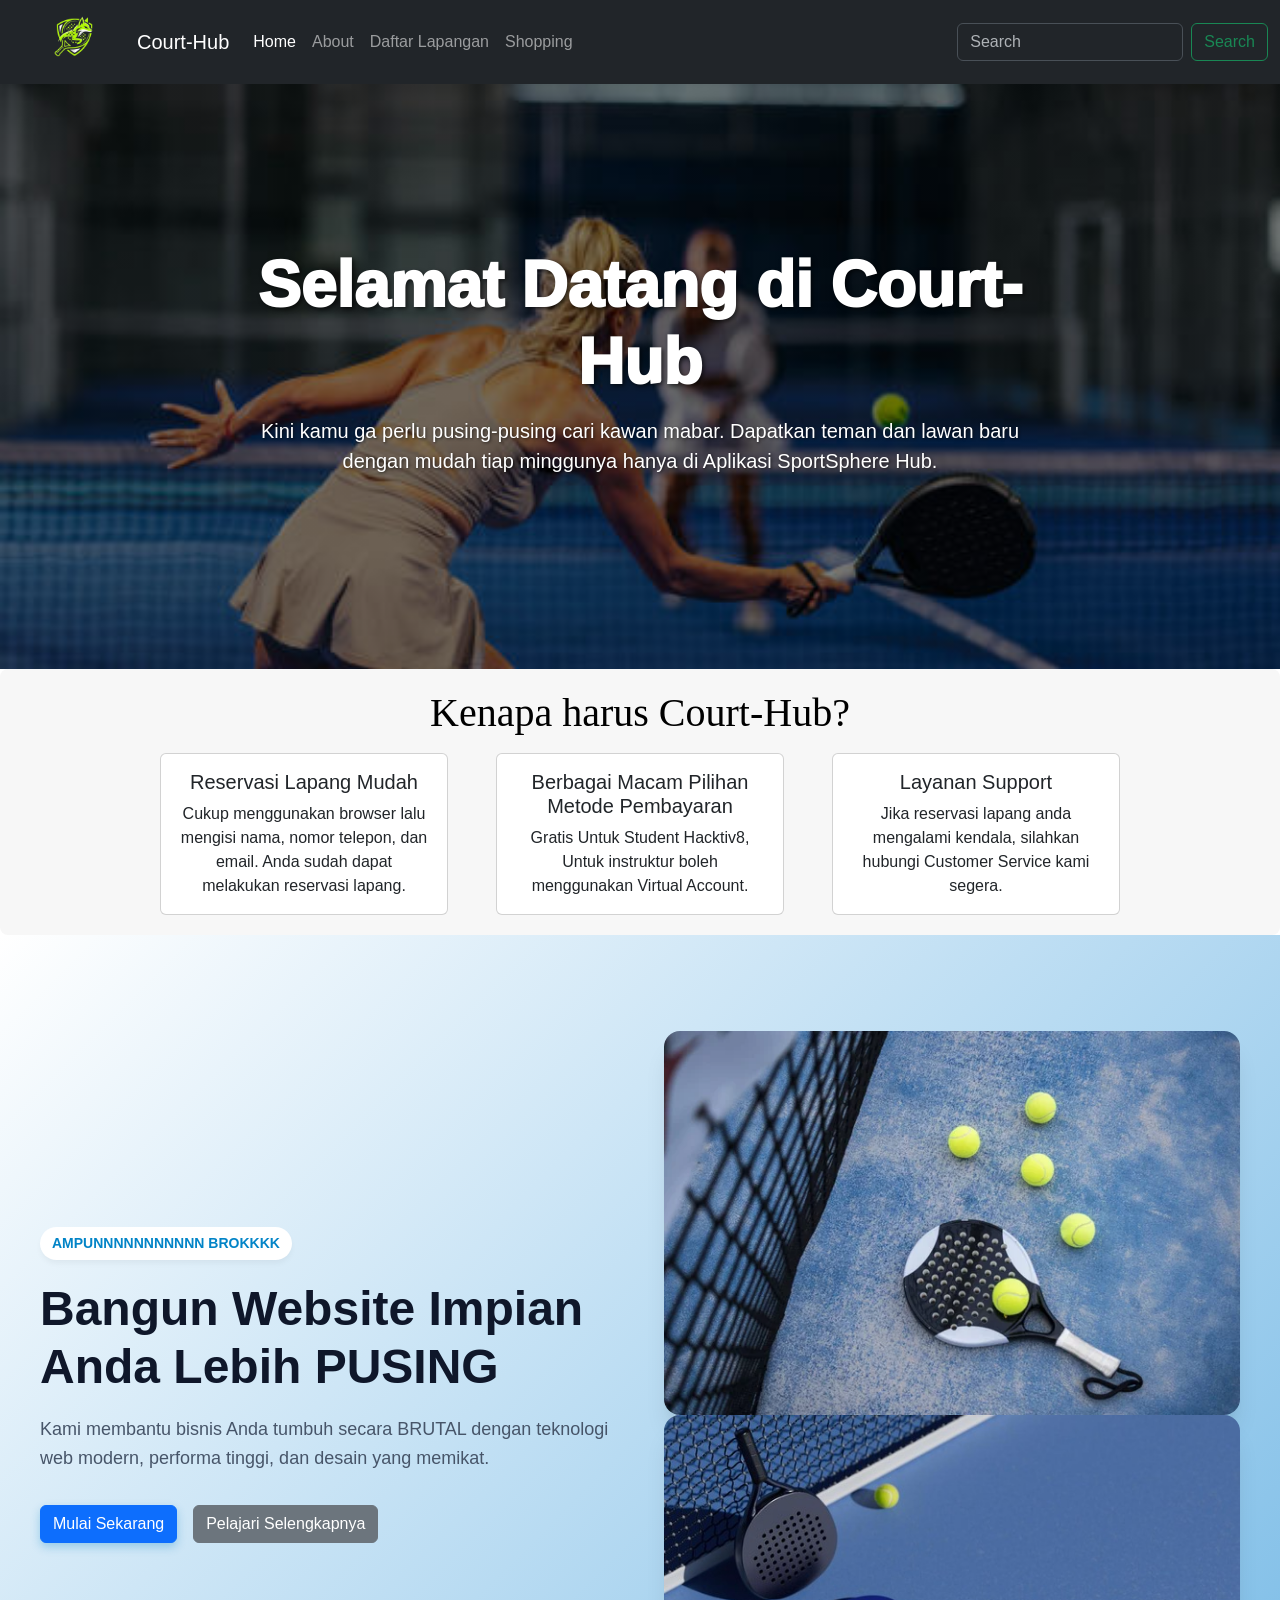
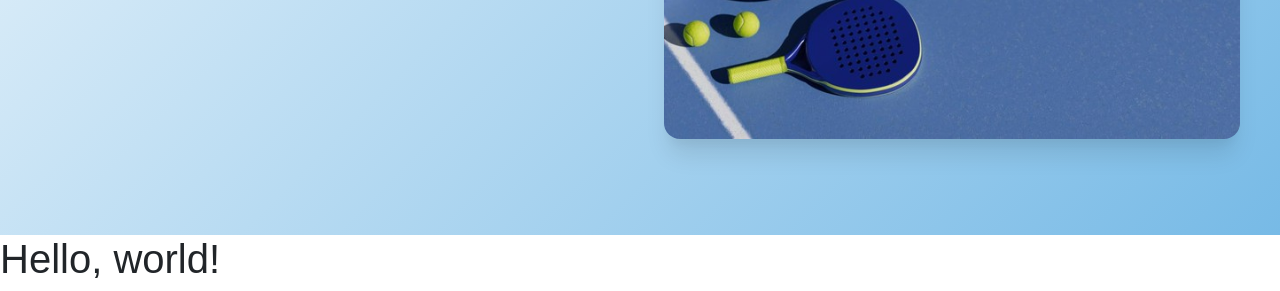
==== Hackaton/home.html @ 77091c9d "Add files via upload" ====
<!doctype html>
<html lang="en">

<head>
    <meta charset="utf-8">
    <meta name="viewport" content="width=device-width, initial-scale=1">
    <title>Court-Hub</title>
    <link rel="stylesheet" href="home.css">
    <link href="https://cdn.jsdelivr.net/npm/bootstrap@5.3.8/dist/css/bootstrap.min.css" rel="stylesheet"
        integrity="sha384-sRIl4kxILFvY47J16cr9ZwB07vP4J8+LH7qKQnuqkuIAvNWLzeN8tE5YBujZqJLB" crossorigin="anonymous">
</head>

<body>
    <nav class="navbar navbar-expand-lg bg-dark" data-bs-theme="dark">
        <div class=" container-fluid">
            <img src="Gambar/logobener.png" alt="" style="width: 125px;">
            <a class="navbar-brand" href="#">Court-Hub</a>
            <button class="navbar-toggler" type="button" data-bs-toggle="collapse"
                data-bs-target="#navbarSupportedContent" aria-controls="navbarSupportedContent" aria-expanded="false"
                aria-label="Toggle navigation">
                <span class="navbar-toggler-icon"></span>
            </button>
            <div class="collapse navbar-collapse" id="navbarSupportedContent">
                <ul class="navbar-nav me-auto mb-2 mb-lg-0">
                    <li class="nav-item">
                        <a class="nav-link active" aria-current="page" href="#">Home</a>
                    </li>
                    <li class="nav-item">
                        <a class="nav-link" href="#">About</a>
                    </li>
                    <li class="nav-item">
                        <a class="nav-link" href="#">Daftar Lapangan</a>
                    </li>
                    <li class="nav-item">
                        <a class="nav-link" href="#">Shopping</a>
                    </li>
                </ul>
                <form class="d-flex" role="search">
                    <input class="form-control me-2" type="search" placeholder="Search" aria-label="Search" />
                    <button class="btn btn-outline-success" type="submit">Search</button>
                </form>
            </div>
        </div>
    </nav>
    <section class="home-hero">
        <div class="hero-content">
            <h1 class="hero-title1">Selamat Datang di Court-Hub</h1>
            <p class="hero-subtitle">Kini kamu ga perlu pusing-pusing cari kawan mabar. Dapatkan teman dan lawan baru
                dengan mudah tiap minggunya hanya di Aplikasi SportSphere Hub.</p>
        </div>
    </section>

    <section class="keunggulan">
        <h1 class="mb-3" style="font-family: 'Times New Roman', Times, serif, 'Arial Narrow', Arial, sans-serif ;">
            Kenapa harus
            Court-Hub?</h1>
        <p></p>
        <div class="row g-5 justify-content-center">
            <div class="col-auto">
                <div class="card" style="width: 18rem">
                    <div class="card-body">
                        <h5 class="card-title">Reservasi Lapang Mudah</h5>
                        <p class="card-text">
                            Cukup menggunakan browser lalu mengisi nama, nomor
                            telepon, dan email. Anda sudah dapat melakukan reservasi lapang.
                        </p>
                    </div>
                </div>
            </div>
            <div class="col-auto">
                <div class="card" style="width: 18rem">
                    <div class="card-body">
                        <h5 class="card-title">Berbagai Macam Pilihan Metode Pembayaran</h5>
                        <p class="card-text">
                            Gratis Untuk Student Hacktiv8, Untuk instruktur boleh menggunakan Virtual Account.
                        </p>
                    </div>
                </div>
            </div>
            <div class="col-auto">
                <div class="card" style="width: 18rem">
                    <div class="card-body">
                        <h5 class="card-title">Layanan Support
                        </h5>
                        <p class="card-text">
                            Jika reservasi lapang anda mengalami kendala, silahkan hubungi Customer Service kami segera.
                        </p>
                    </div>
                </div>
            </div>


        </div>
    </section>
    <section>
        <header class="hero">
            <div class="hero-container">
                <div class="hero-content">
                    <span class="hero-tagline">AMPUNNNNNNNNNNN BROKKKK</span>
                    <h1 class="hero-title">Bangun Website Impian Anda Lebih PUSING</h1>
                    <p class="hero-description">
                        Kami membantu bisnis Anda tumbuh secara BRUTAL dengan teknologi web modern, performa tinggi,
                        dan desain yang memikat.
                    </p>
                    <div class="hero-buttons">
                        <a href="#" class="btn btn-primary">Mulai Sekarang</a>
                        <a href="#" class="btn btn-secondary">Pelajari Selengkapnya</a>
                    </div>
                </div>
                <div class="hero-image">
                    <div class="col">
                        <img src="Gambar/homeraket.jpg" alt="Digital Ilustrasi">
                        <img src="Gambar/register.jpeg" alt="Digital Ilustrasi">
                    </div>

                </div>
            </div>
        </header>
    </section>
    <h1>Hello, world!</h1>
    <script src="https://cdn.jsdelivr.net/npm/bootstrap@5.3.8/dist/js/bootstrap.bundle.min.js"
        integrity="sha384-FKyoEForCGlyvwx9Hj09JcYn3nv7wiPVlz7YYwJrWVcXK/BmnVDxM+D2scQbITxI"
        crossorigin="anonymous"></script>
</body>

</html>
---- Hackaton/home.css ----
/* Reset Dasar */
* {
  margin: 0;
  padding: 0;
  box-sizing: border-box;
  font-family: 'Segoe UI', Tahoma, Geneva, Verdana, sans-serif;
}

/* 1. BACKGROUND UTAMA WEBSITE */
body {
  background-color: #f4f4f9; /* Warna latar belakang utama seluruh website */
  color: #333333;
}

/* 2. AREA HOME / HERO (Foto Background Khusus) */
.home-hero {
  position: relative;
  width: 100%;
  height: 65vh; /* Tinggi area home (80% dari tinggi layar) */
  
  /* Memasukkan foto background */
  /* Ganti 'https://images.unsplash.com/photo-1507525428034-b723cf961d3e' dengan URL foto Anda */
  background-image: linear-gradient(rgba(0, 0, 0, 0.5), rgba(0, 0, 0, 0.5)), 
                    url('Gambar/home.jpg');
  
  background-size: cover;      /* Memastikan foto menutupi seluruh area kontainer */
  background-position: center;  /* Memastikan foto selalu berada di tengah */
  background-repeat: no-repeat; /* Mencegah foto mengulang (tiling) */
  
  /* Flexbox untuk membuat tulisan otomatis berada di tengah-tengah gambar */
  display: flex;
  justify-content: center;
  align-items: center;
  text-align: center;
  padding: 0 20px;
}

/* 3. TULISAN DI DALAM BACKGROUND */
.hero-content {
  color: #ffffff; /* Mengubah warna tulisan menjadi putih agar kontras dengan foto */
  max-width: 800px;
}

.hero-title1 {
  font-size: 4rem;
  font-weight: 1000;
  margin-bottom: 15px;
  text-shadow: 2px 2px 4px rgba(0, 0, 0, 0.6); /* Efek bayangan agar tulisan lebih mudah dibaca */
  font-family: Verdana, Geneva, Tahoma, sans-serif;
}

.hero-subtitle {
  font-size: 1.25rem;
  margin-bottom: 30px;
  text-shadow: 1px 1px 3px rgba(0, 0, 0, 0.6);
}

.hero-btn {
  display: inline-block;
  padding: 12px 30px;
  background-color: #ff4a57;
  color: #ffffff;
  text-decoration: none;
  font-weight: 600;
  border-radius: 5px;
  transition: background 0.3s ease;
}

.hero-btn:hover {
  background-color: #e03d49;
}

/* 4. AREA KONTEN LAIN (Pembuktian background utama tidak terganggu) */
.main-content {
  max-width: 1000px;
  margin: 100px auto;
  padding: 0 20px;
}

.main-content h2 {
  margin-bottom: 15px;
}

.keunggulan{
    text-align: center;
    background-color: #f7f7f7; /* Latar belakang card hitam gelap */
    color: #000000; /* Teks putih */
    border-radius: 8px;
    padding: 20px;
}

.navbar {
        background-color: rgba(255, 255, 255, 0.7);
        backdrop-filter: blur(10px);
        color: #000000;
    }
    
    /* Reset & Base Style */
* {
  margin: 0;
  padding: 0;
  box-sizing: border-box;
  font-family: 'Poppins', sans-serif; /* Pastikan panggil font ini di HTML atau ganti sesukamu */
}

body {
  background-color: #f8fafc;
  color: #1e293b;
}

/* Hero Section */
.hero {
  min-height: 100vh;
  display: flex;
  align-items: center;
  padding: 80px 24px;
  background: linear-gradient(135deg, #ffffff 0%, #77bae6 100%); /* Efek background gradasi lembut */
}

.hero-container {
  max-width: 1200px;
  margin: 0 auto;
  display: flex;
  flex-direction: row;
  align-items: center;
  gap: 48px;
}

/* Bagian Teks */
.hero-content {
  flex: 1;
}

.hero-tagline {
  display: inline-block;
  padding: 6px 12px;
  background-color: #ffffff;
  border-radius: 20px;
  font-size: 14px;
  font-weight: 600;
  color: #0284c7;
  box-shadow: 0 4px 6px -1px rgba(0, 0, 0, 0.05);
  margin-bottom: 20px;
}

.hero-title {
  font-size: 48px;
  font-weight: 800;
  line-height: 1.2;
  color: #0f172a;
  margin-bottom: 20px;
}

.hero-description {
  font-size: 18px;
  line-height: 1.6;
  color: #475569;
  margin-bottom: 32px;
}

/* Tombol */
.hero-buttons {
  display: flex;
  gap: 16px;
}

.btn {
  display: inline-block;
  padding: 12px 28px;
  border-radius: 8px;
  font-size: 16px;
  font-weight: 600;
  text-decoration: none;
  transition: all 0.3s ease;
}

.btn-primary {
  background-color: #0284c7;
  color: #ffffff;
  box-shadow: 0 4px 10px rgba(2, 132, 199, 0.3);
}

.btn-primary:hover {
  background-color: #fafafa;
  transform: translateY(-2px);
}

.btn-secondary {
  background-color: transparent;
  color: #ffffff;
  border: 2px solid #ffffff;
}

.btn-secondary:hover {
  background-color: rgba(2, 132, 199, 0.05);
  transform: translateY(-2px);
}

/* Bagian Gambar */
.hero-image {
  flex: 1;
  display: flex;
  justify-content: center;
}

.hero-image img {
  max-width: 100%;
  height: auto;
  border-radius: 16px;
  box-shadow: 0 20px 25px -5px rgba(0, 0, 0, 0.1), 0 10px 10px -5px rgba(0, 0, 0, 0.04);
}

/* Responsive untuk HP/Tablet (Breakpoint 768px) */
@media (max-width: 768px) {
  .hero-container {
    flex-direction: column-reverse; /* Gambar pindah ke atas teks saat di HP */
    text-align: center;
    gap: 32px;
  }

  .hero-title {
    font-size: 32px; 
  }

  .hero-description {
    font-size: 16px;
  }

  .hero-buttons {
    justify-content: center;
    flex-direction: column; /* Tombol jadi menumpuk di HP agar mudah diklik */
    gap: 12px;
  }
  
  .btn {
    width: 100%;
  }
}
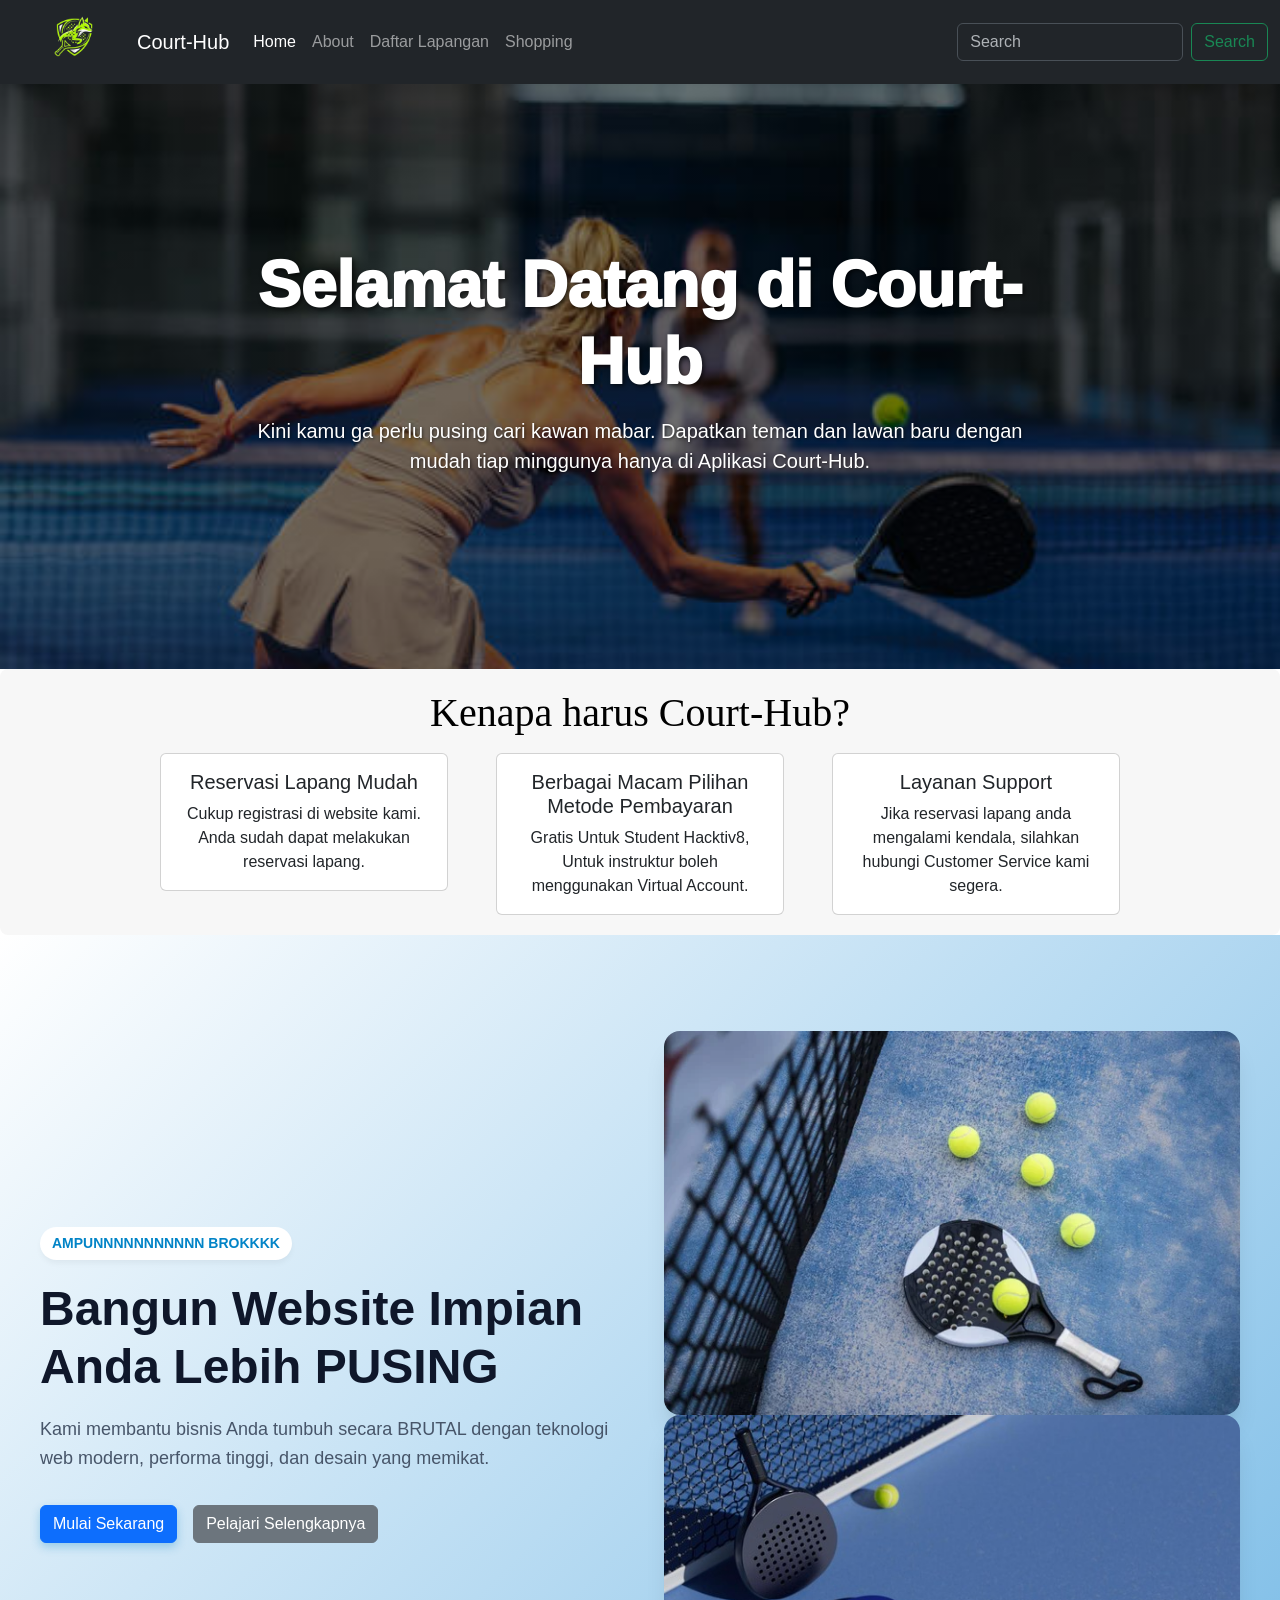
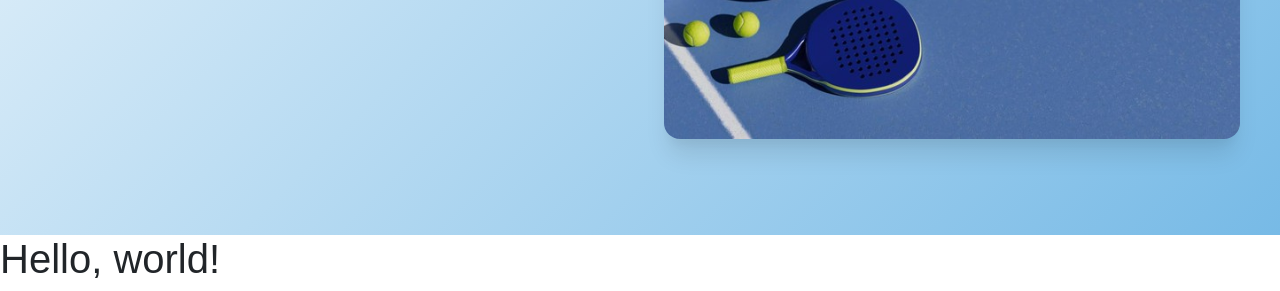
==== commit 52f2eda7: "awalan" ====
--- a/Hackaton/home.html
+++ b/Hackaton/home.html
@@ -45,8 +45,8 @@
     <section class="home-hero">
         <div class="hero-content">
             <h1 class="hero-title1">Selamat Datang di Court-Hub</h1>
-            <p class="hero-subtitle">Kini kamu ga perlu pusing-pusing cari kawan mabar. Dapatkan teman dan lawan baru
-                dengan mudah tiap minggunya hanya di Aplikasi SportSphere Hub.</p>
+            <p class="hero-subtitle">Kini kamu ga perlu pusing cari kawan mabar. Dapatkan teman dan lawan baru
+                dengan mudah tiap minggunya hanya di Aplikasi Court-Hub.</p>
         </div>
     </section>
 
@@ -61,8 +61,7 @@
                     <div class="card-body">
                         <h5 class="card-title">Reservasi Lapang Mudah</h5>
                         <p class="card-text">
-                            Cukup menggunakan browser lalu mengisi nama, nomor
-                            telepon, dan email. Anda sudah dapat melakukan reservasi lapang.
+                            Cukup registrasi di website kami. Anda sudah dapat melakukan reservasi lapang.
                         </p>
                     </div>
                 </div>
@@ -121,6 +120,7 @@
     <script src="https://cdn.jsdelivr.net/npm/bootstrap@5.3.8/dist/js/bootstrap.bundle.min.js"
         integrity="sha384-FKyoEForCGlyvwx9Hj09JcYn3nv7wiPVlz7YYwJrWVcXK/BmnVDxM+D2scQbITxI"
         crossorigin="anonymous"></script>
+    <script src="script.js"></script>
 </body>
 
 </html>
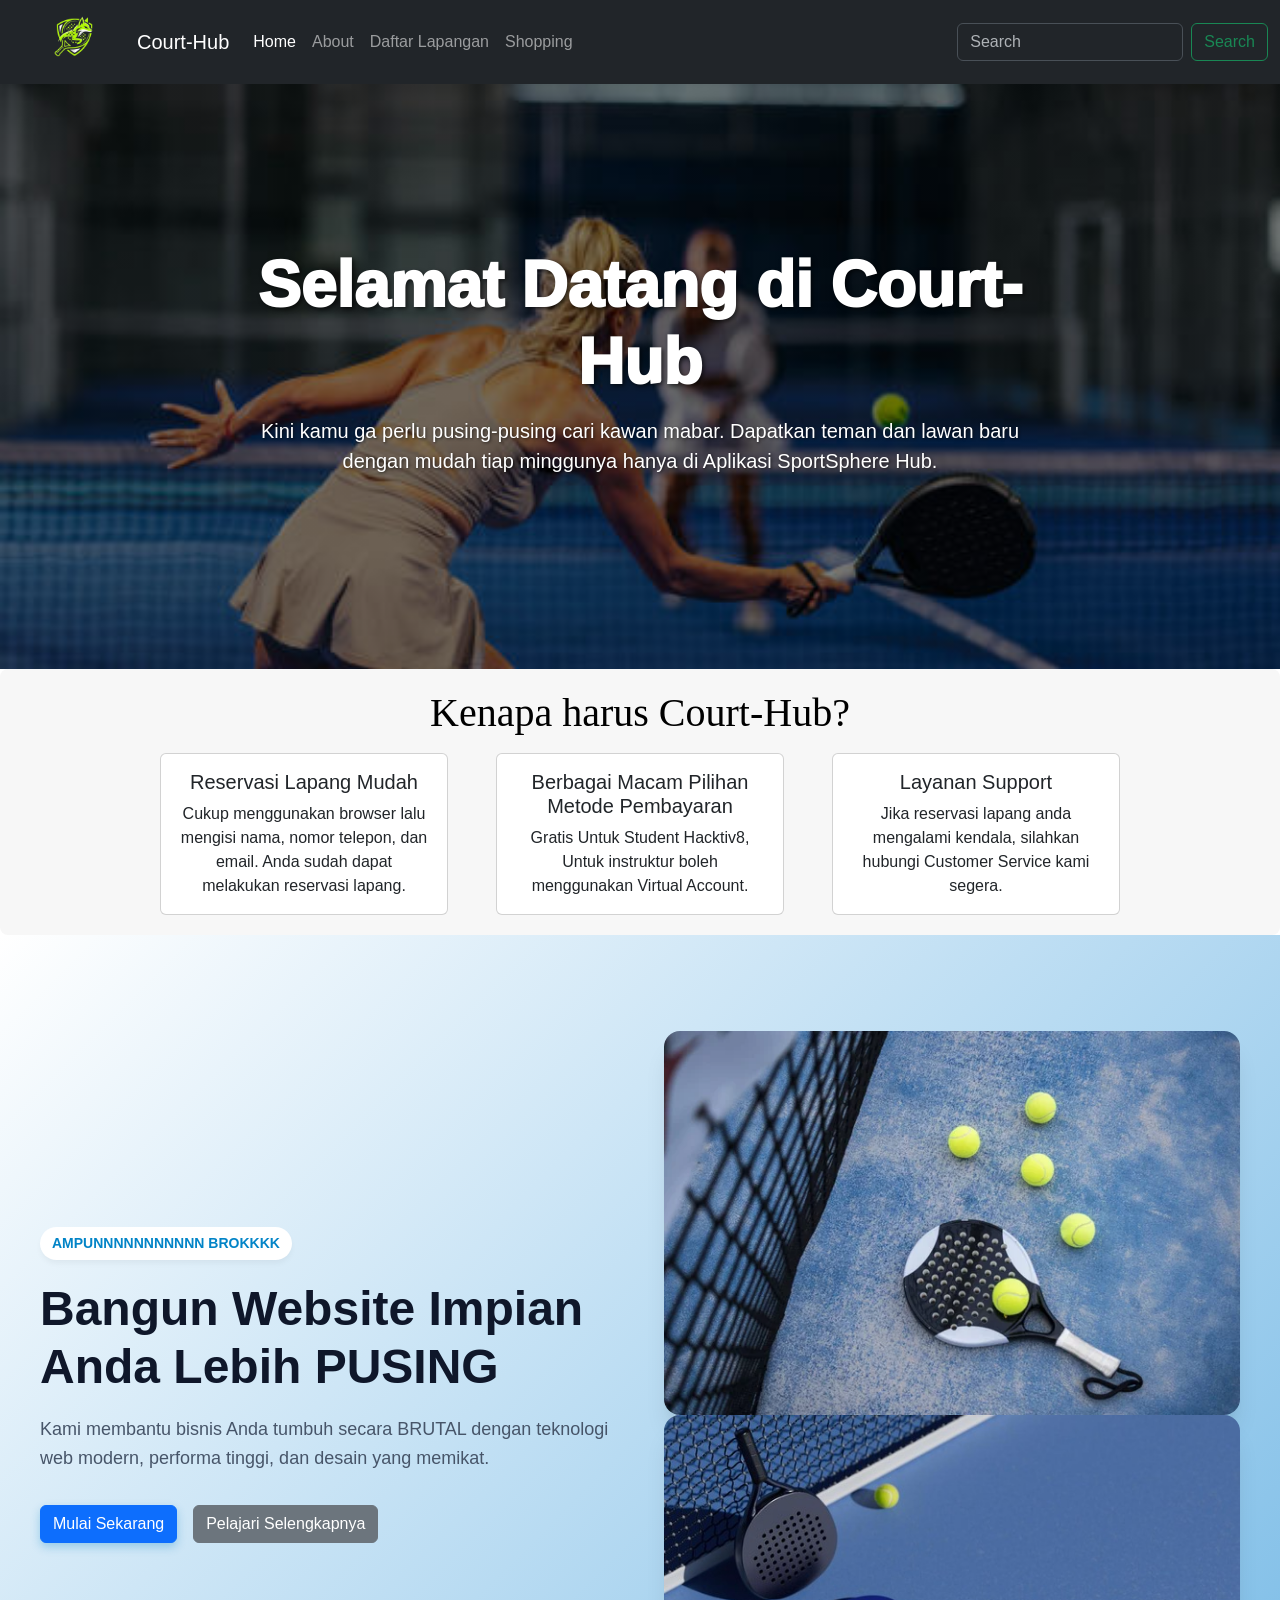
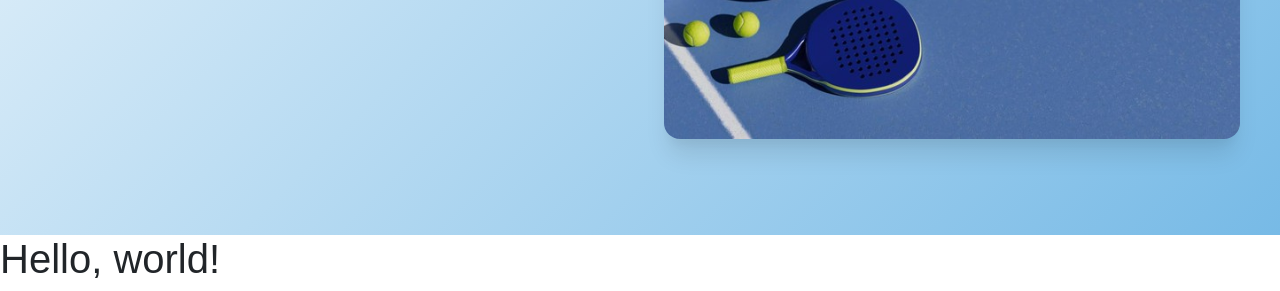
==== commit de7b3d33: "card" ====
--- a/Hackaton/home.html
+++ b/Hackaton/home.html
@@ -29,7 +29,7 @@
                         <a class="nav-link" href="#">About</a>
                     </li>
                     <li class="nav-item">
-                        <a class="nav-link" href="#">Daftar Lapangan</a>
+                        <a class="nav-link" href="daftarLapangan.html">Daftar Lapangan</a>
                     </li>
                     <li class="nav-item">
                         <a class="nav-link" href="#">Shopping</a>
@@ -45,8 +45,8 @@
     <section class="home-hero">
         <div class="hero-content">
             <h1 class="hero-title1">Selamat Datang di Court-Hub</h1>
-            <p class="hero-subtitle">Kini kamu ga perlu pusing cari kawan mabar. Dapatkan teman dan lawan baru
-                dengan mudah tiap minggunya hanya di Aplikasi Court-Hub.</p>
+            <p class="hero-subtitle">Kini kamu ga perlu pusing-pusing cari kawan mabar. Dapatkan teman dan lawan baru
+                dengan mudah tiap minggunya hanya di Aplikasi SportSphere Hub.</p>
         </div>
     </section>
 
@@ -61,7 +61,8 @@
                     <div class="card-body">
                         <h5 class="card-title">Reservasi Lapang Mudah</h5>
                         <p class="card-text">
-                            Cukup registrasi di website kami. Anda sudah dapat melakukan reservasi lapang.
+                            Cukup menggunakan browser lalu mengisi nama, nomor
+                            telepon, dan email. Anda sudah dapat melakukan reservasi lapang.
                         </p>
                     </div>
                 </div>
@@ -120,7 +121,6 @@
     <script src="https://cdn.jsdelivr.net/npm/bootstrap@5.3.8/dist/js/bootstrap.bundle.min.js"
         integrity="sha384-FKyoEForCGlyvwx9Hj09JcYn3nv7wiPVlz7YYwJrWVcXK/BmnVDxM+D2scQbITxI"
         crossorigin="anonymous"></script>
-    <script src="script.js"></script>
 </body>
 
 </html>
--- a/Hackaton/home.css
+++ b/Hackaton/home.css
@@ -235,4 +235,5 @@
   .btn {
     width: 100%;
   }
-}+}
+
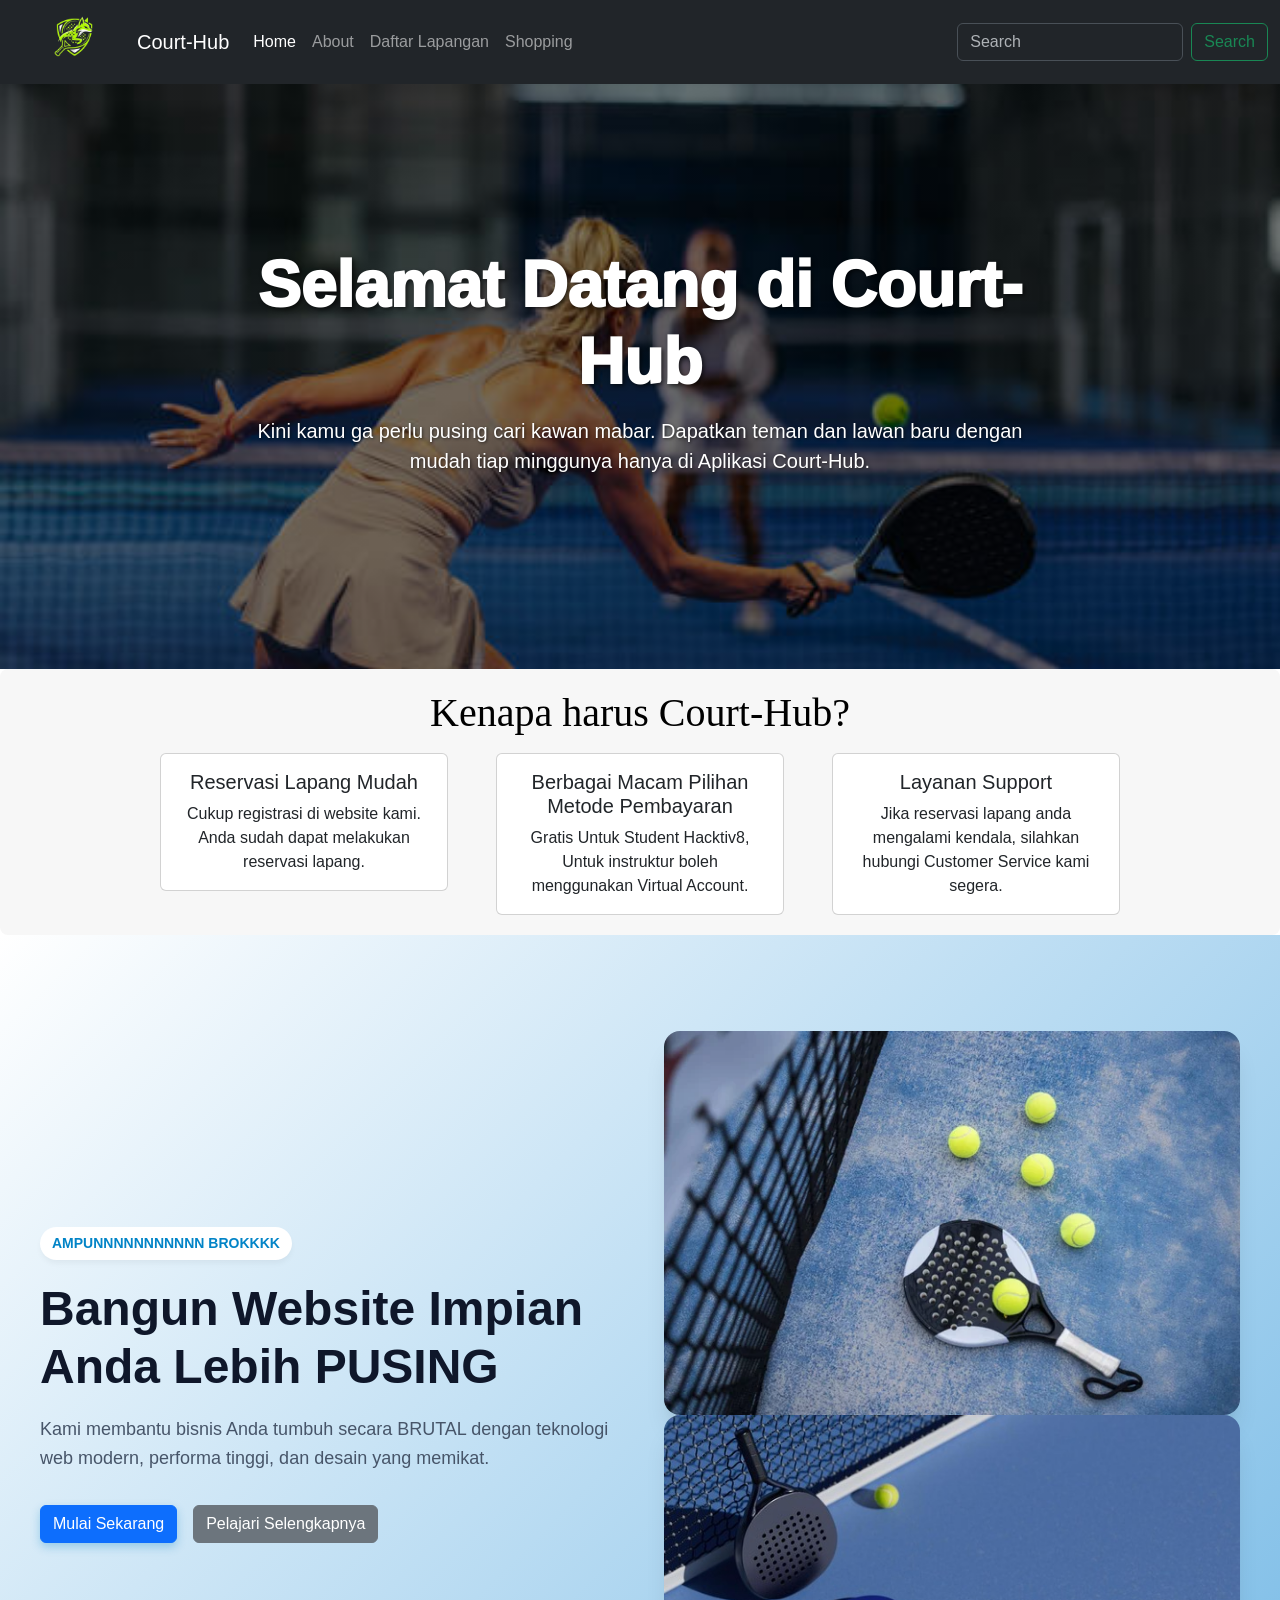
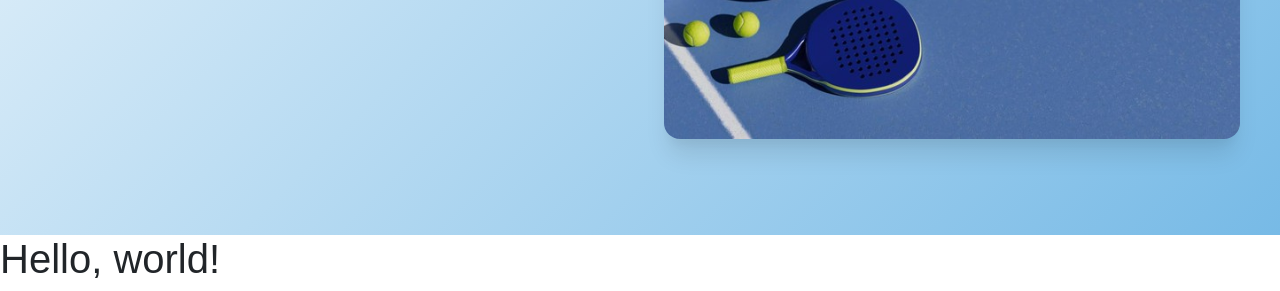
==== commit 0d78280d: "Merge branch 'main' into dafa" ====
--- a/Hackaton/home.html
+++ b/Hackaton/home.html
@@ -45,8 +45,8 @@
     <section class="home-hero">
         <div class="hero-content">
             <h1 class="hero-title1">Selamat Datang di Court-Hub</h1>
-            <p class="hero-subtitle">Kini kamu ga perlu pusing-pusing cari kawan mabar. Dapatkan teman dan lawan baru
-                dengan mudah tiap minggunya hanya di Aplikasi SportSphere Hub.</p>
+            <p class="hero-subtitle">Kini kamu ga perlu pusing cari kawan mabar. Dapatkan teman dan lawan baru
+                dengan mudah tiap minggunya hanya di Aplikasi Court-Hub.</p>
         </div>
     </section>
 
@@ -61,8 +61,7 @@
                     <div class="card-body">
                         <h5 class="card-title">Reservasi Lapang Mudah</h5>
                         <p class="card-text">
-                            Cukup menggunakan browser lalu mengisi nama, nomor
-                            telepon, dan email. Anda sudah dapat melakukan reservasi lapang.
+                            Cukup registrasi di website kami. Anda sudah dapat melakukan reservasi lapang.
                         </p>
                     </div>
                 </div>
@@ -121,6 +120,7 @@
     <script src="https://cdn.jsdelivr.net/npm/bootstrap@5.3.8/dist/js/bootstrap.bundle.min.js"
         integrity="sha384-FKyoEForCGlyvwx9Hj09JcYn3nv7wiPVlz7YYwJrWVcXK/BmnVDxM+D2scQbITxI"
         crossorigin="anonymous"></script>
+    <script src="script.js"></script>
 </body>
 
 </html>
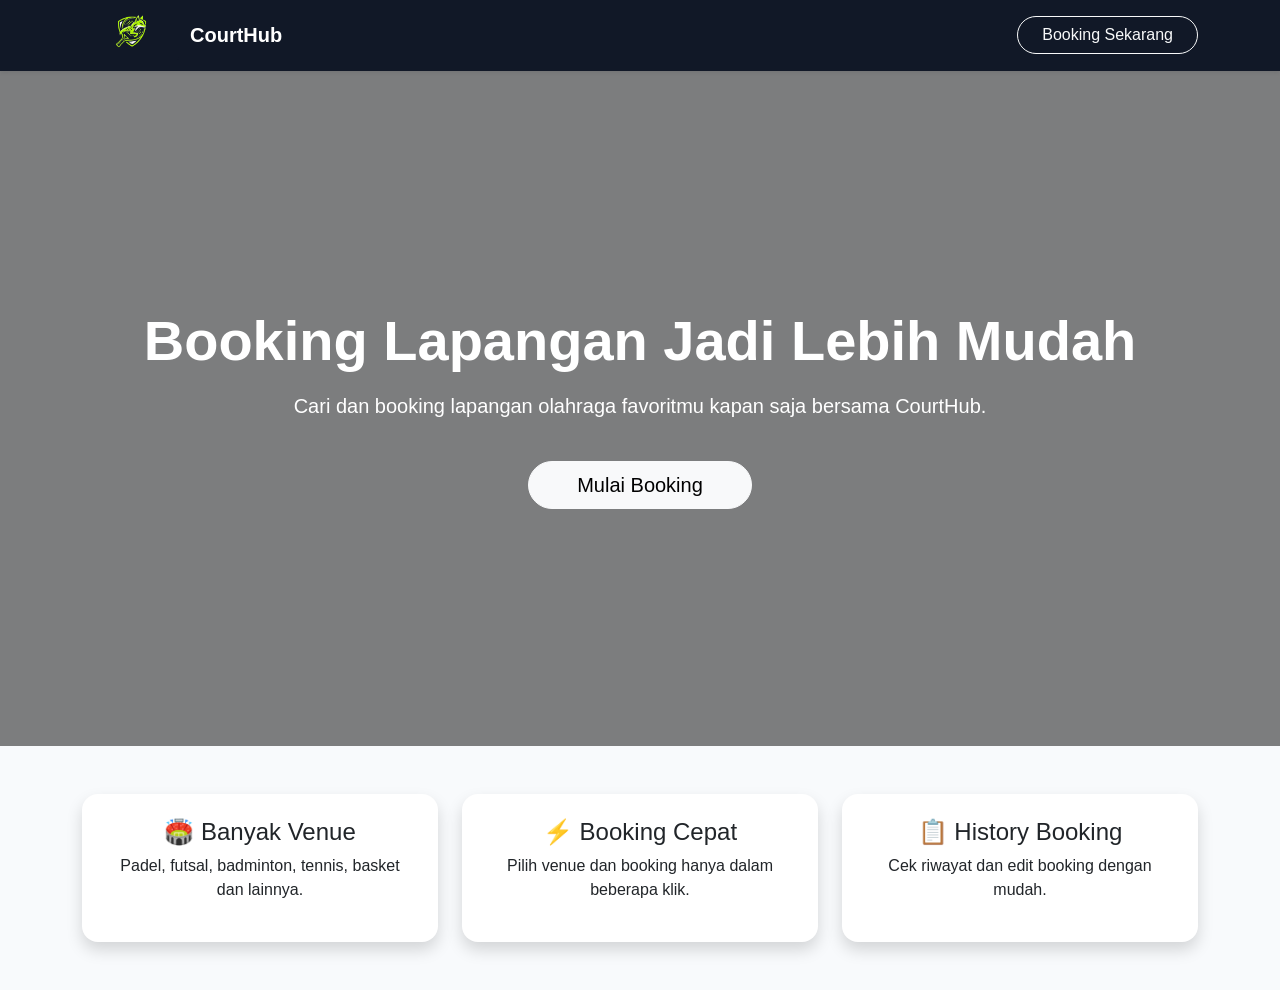
==== commit 52f11f43: "court-hub" ====
--- a/Hackaton/home.html
+++ b/Hackaton/home.html
@@ -1,126 +1,88 @@
-<!doctype html>
-<html lang="en">
+<!DOCTYPE html>
+<html lang="id">
+  <head>
+    <meta charset="UTF-8" />
+    <meta name="viewport" content="width=device-width, initial-scale=1.0" />
 
-<head>
-    <meta charset="utf-8">
-    <meta name="viewport" content="width=device-width, initial-scale=1">
-    <title>Court-Hub</title>
-    <link rel="stylesheet" href="home.css">
-    <link href="https://cdn.jsdelivr.net/npm/bootstrap@5.3.8/dist/css/bootstrap.min.css" rel="stylesheet"
-        integrity="sha384-sRIl4kxILFvY47J16cr9ZwB07vP4J8+LH7qKQnuqkuIAvNWLzeN8tE5YBujZqJLB" crossorigin="anonymous">
-</head>
+    <title>CourtHub</title>
 
-<body>
-    <nav class="navbar navbar-expand-lg bg-dark" data-bs-theme="dark">
-        <div class=" container-fluid">
-            <img src="Gambar/logobener.png" alt="" style="width: 125px;">
-            <a class="navbar-brand" href="#">Court-Hub</a>
-            <button class="navbar-toggler" type="button" data-bs-toggle="collapse"
-                data-bs-target="#navbarSupportedContent" aria-controls="navbarSupportedContent" aria-expanded="false"
-                aria-label="Toggle navigation">
-                <span class="navbar-toggler-icon"></span>
-            </button>
-            <div class="collapse navbar-collapse" id="navbarSupportedContent">
-                <ul class="navbar-nav me-auto mb-2 mb-lg-0">
-                    <li class="nav-item">
-                        <a class="nav-link active" aria-current="page" href="#">Home</a>
-                    </li>
-                    <li class="nav-item">
-                        <a class="nav-link" href="#">About</a>
-                    </li>
-                    <li class="nav-item">
-                        <a class="nav-link" href="daftarLapangan.html">Daftar Lapangan</a>
-                    </li>
-                    <li class="nav-item">
-                        <a class="nav-link" href="#">Shopping</a>
-                    </li>
-                </ul>
-                <form class="d-flex" role="search">
-                    <input class="form-control me-2" type="search" placeholder="Search" aria-label="Search" />
-                    <button class="btn btn-outline-success" type="submit">Search</button>
-                </form>
-            </div>
+    <link
+      href="https://cdn.jsdelivr.net/npm/bootstrap@5.3.8/dist/css/bootstrap.min.css"
+      rel="stylesheet"
+    />
+
+    <link rel="stylesheet" href="style.css" />
+  </head>
+
+  <body>
+
+    <!-- NAVBAR -->
+
+    <nav class="navbar navbar-expand-lg navbar-dark custom-navbar shadow-sm">
+      <div class="container">
+        <img src="Gambar/logobener.png" alt="Logo" style="width: 100px" />
+
+        <a class="navbar-brand fw-bold ms-2" href="#"> CourtHub </a>
+
+        <div class="ms-auto">
+          <a
+            href="bookingCourt.html"
+            class="btn btn-outline-light rounded-pill px-4"
+          >
+            Booking Sekarang
+          </a>
         </div>
+      </div>
     </nav>
-    <section class="home-hero">
-        <div class="hero-content">
-            <h1 class="hero-title1">Selamat Datang di Court-Hub</h1>
-            <p class="hero-subtitle">Kini kamu ga perlu pusing cari kawan mabar. Dapatkan teman dan lawan baru
-                dengan mudah tiap minggunya hanya di Aplikasi Court-Hub.</p>
-        </div>
+
+    <!-- HERO -->
+
+    <section class="landing-hero text-white text-center">
+      <div class="container">
+        <h1 class="display-4 fw-bold">Booking Lapangan Jadi Lebih Mudah</h1>
+
+        <p class="fs-5 mt-3">
+          Cari dan booking lapangan olahraga favoritmu kapan saja bersama
+          CourtHub.
+        </p>
+
+        <a
+          href="bookingCourt.html"
+          class="btn btn-light btn-lg mt-4 px-5 rounded-pill"
+        >
+          Mulai Booking
+        </a>
+      </div>
     </section>
 
-    <section class="keunggulan">
-        <h1 class="mb-3" style="font-family: 'Times New Roman', Times, serif, 'Arial Narrow', Arial, sans-serif ;">
-            Kenapa harus
-            Court-Hub?</h1>
-        <p></p>
-        <div class="row g-5 justify-content-center">
-            <div class="col-auto">
-                <div class="card" style="width: 18rem">
-                    <div class="card-body">
-                        <h5 class="card-title">Reservasi Lapang Mudah</h5>
-                        <p class="card-text">
-                            Cukup registrasi di website kami. Anda sudah dapat melakukan reservasi lapang.
-                        </p>
-                    </div>
-                </div>
-            </div>
-            <div class="col-auto">
-                <div class="card" style="width: 18rem">
-                    <div class="card-body">
-                        <h5 class="card-title">Berbagai Macam Pilihan Metode Pembayaran</h5>
-                        <p class="card-text">
-                            Gratis Untuk Student Hacktiv8, Untuk instruktur boleh menggunakan Virtual Account.
-                        </p>
-                    </div>
-                </div>
-            </div>
-            <div class="col-auto">
-                <div class="card" style="width: 18rem">
-                    <div class="card-body">
-                        <h5 class="card-title">Layanan Support
-                        </h5>
-                        <p class="card-text">
-                            Jika reservasi lapang anda mengalami kendala, silahkan hubungi Customer Service kami segera.
-                        </p>
-                    </div>
-                </div>
-            </div>
+    <!-- FITUR -->
+    
+    <section class="container py-5">
+      <div class="row g-4">
+        <div class="col-md-4">
+          <div class="card shadow border-0 rounded-4 p-4 text-center">
+            <h4>🏟️ Banyak Venue</h4>
 
+            <p>Padel, futsal, badminton, tennis, basket dan lainnya.</p>
+          </div>
+        </div>
 
+        <div class="col-md-4">
+          <div class="card shadow border-0 rounded-4 p-4 text-center">
+            <h4>⚡ Booking Cepat</h4>
+
+            <p>Pilih venue dan booking hanya dalam beberapa klik.</p>
+          </div>
         </div>
+
+        <div class="col-md-4">
+          <div class="card shadow border-0 rounded-4 p-4 text-center">
+            <h4>📋 History Booking</h4>
+
+            <p>Cek riwayat dan edit booking dengan mudah.</p>
+          </div>
+        </div>
+      </div>
     </section>
-    <section>
-        <header class="hero">
-            <div class="hero-container">
-                <div class="hero-content">
-                    <span class="hero-tagline">AMPUNNNNNNNNNNN BROKKKK</span>
-                    <h1 class="hero-title">Bangun Website Impian Anda Lebih PUSING</h1>
-                    <p class="hero-description">
-                        Kami membantu bisnis Anda tumbuh secara BRUTAL dengan teknologi web modern, performa tinggi,
-                        dan desain yang memikat.
-                    </p>
-                    <div class="hero-buttons">
-                        <a href="#" class="btn btn-primary">Mulai Sekarang</a>
-                        <a href="#" class="btn btn-secondary">Pelajari Selengkapnya</a>
-                    </div>
-                </div>
-                <div class="hero-image">
-                    <div class="col">
-                        <img src="Gambar/homeraket.jpg" alt="Digital Ilustrasi">
-                        <img src="Gambar/register.jpeg" alt="Digital Ilustrasi">
-                    </div>
-
-                </div>
-            </div>
-        </header>
-    </section>
-    <h1>Hello, world!</h1>
-    <script src="https://cdn.jsdelivr.net/npm/bootstrap@5.3.8/dist/js/bootstrap.bundle.min.js"
-        integrity="sha384-FKyoEForCGlyvwx9Hj09JcYn3nv7wiPVlz7YYwJrWVcXK/BmnVDxM+D2scQbITxI"
-        crossorigin="anonymous"></script>
-    <script src="script.js"></script>
-</body>
-
-</html>+  </body>
+</html>
--- a/Hackaton/style.css
+++ b/Hackaton/style.css
@@ -0,0 +1,113 @@
+/* GLOBAL */
+
+
+* {
+  margin: 0;
+  padding: 0;
+  box-sizing: border-box;
+  font-family: "Poppins", sans-serif;
+}
+
+body {
+  background-color: #f8fafc;
+  color: #1e293b;
+}
+
+/* HOME PAGE */
+
+.landing-hero {
+  min-height: 75vh;
+  display: flex;
+  align-items: center;
+  justify-content: center;
+
+  background: linear-gradient(rgba(0, 0, 0, 0.5), rgba(0, 0, 0, 0.5)),
+    url(Gambar/backround.png);
+
+  background-size: cover;
+  background-position: center;
+}
+
+/* NAVBAR */
+
+.custom-navbar {
+  background-color: #111827;
+}
+
+.nav-link {
+  color: white !important;
+  margin-left: 10px;
+  transition: 0.3s;
+}
+
+.nav-link:hover {
+  color: #38bdf8 !important;
+}
+
+/* HERO BOOKING */
+
+.booking-hero {
+  height: 50vh;
+  display: flex;
+  align-items: center;
+  justify-content: center;
+  background: linear-gradient(rgba(0, 0, 0, 0.5), rgba(0, 0, 0, 0.5)),
+    url(Gambar/home.jpg);
+
+  background-size: cover;
+  background-position: center;
+}
+
+/* FILTER OLAHRAGA */
+
+.filter-btn {
+  border-radius: 30px;
+  padding: 8px 18px;
+  font-weight: 500;
+  transition: 0.3s;
+}
+
+.filter-btn.active,
+.filter-btn:hover {
+  background-color: #111827;
+  color: white;
+}
+
+/* CARD VENUE */
+
+.venue-card {
+  border-radius: 20px;
+  overflow: hidden;
+  transition: 0.3s ease;
+}
+
+.venue-card:hover {
+  transform: translateY(-10px);
+}
+
+.venue-img {
+  height: 250px;
+  object-fit: cover;
+}
+
+.card-body h4 {
+  font-weight: 700;
+}
+
+/* POP UP */
+
+.modal-content {
+  border-radius: 20px;
+}
+
+/* RESPONSIVE */
+
+@media (max-width: 768px) {
+  .booking-hero h1 {
+    font-size: 32px;
+  }
+
+  .booking-hero p {
+    font-size: 16px;
+  }
+}
